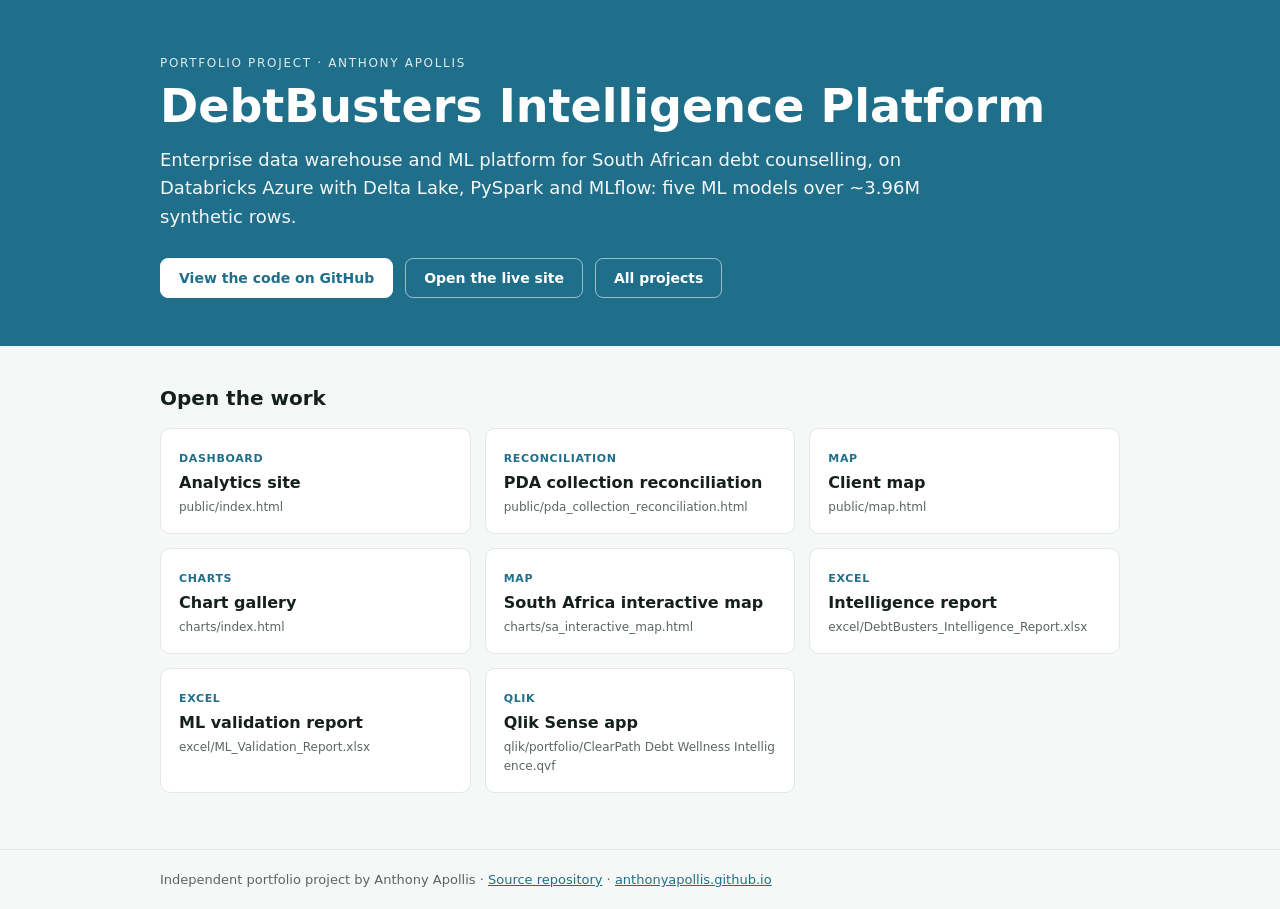
==== index.html @ ea0dc3a7 "Add a GitHub Pages landing page The repository had no page GitHub Pages could serve: its HTML lives " ====
<!DOCTYPE html>
<html lang="en">
<head>
<meta charset="utf-8">
<meta name="viewport" content="width=device-width, initial-scale=1">
<title>DebtBusters Intelligence Platform</title>
<meta name="description" content="Enterprise data warehouse and ML platform for South African debt counselling, on Databricks Azure with Delta Lake, PySpark and MLflow: five ML models over ~3.96M synthetic rows.">
<style>
:root{--accent:#1f6f8b;--ink:#15201b;--muted:#5b6660;--line:#e3e8e5;--bg:#f6f8f7}
*{box-sizing:border-box}
body{margin:0;font-family:"Segoe UI",system-ui,-apple-system,sans-serif;background:var(--bg);color:var(--ink)}
header{background:var(--accent);color:#fff;padding:56px 24px 48px}
.wrap{max-width:960px;margin:0 auto}
.kicker{font-size:12px;letter-spacing:.14em;text-transform:uppercase;opacity:.85;margin:0 0 12px}
h1{font-size:clamp(30px,5vw,46px);line-height:1.08;margin:0 0 14px}
.tagline{font-size:18px;line-height:1.6;max-width:760px;margin:0;opacity:.95}
.actions{display:flex;flex-wrap:wrap;gap:12px;margin-top:26px}
.btn{display:inline-flex;align-items:center;padding:11px 18px;border-radius:8px;font-weight:600;font-size:14px;text-decoration:none;border:1px solid rgba(255,255,255,.55);color:#fff}
.btn.primary{background:#fff;color:var(--accent);border-color:#fff}
main{padding:40px 24px 56px}
h2{font-size:20px;margin:0 0 18px}
.grid{display:grid;grid-template-columns:repeat(auto-fill,minmax(260px,1fr));gap:14px}
.card{display:block;background:#fff;border:1px solid var(--line);border-radius:10px;padding:18px;text-decoration:none;color:var(--ink);transition:transform .12s,box-shadow .12s}
.card:hover{transform:translateY(-2px);box-shadow:0 10px 28px rgba(0,0,0,.07)}
.badge{display:inline-block;font-size:11px;font-weight:700;letter-spacing:.06em;text-transform:uppercase;color:var(--accent);margin-bottom:8px}
.card strong{display:block;font-size:16px;margin-bottom:4px}
.card span.path{font-size:12px;color:var(--muted);word-break:break-all}
.note,.disclaimer{background:#fff;border:1px solid var(--line);border-left:4px solid var(--accent);border-radius:8px;padding:14px 18px;margin:0 0 26px;line-height:1.6;color:var(--muted)}
footer{border-top:1px solid var(--line);padding:22px 24px;color:var(--muted);font-size:13px}
footer a{color:var(--accent)}
</style>
</head>
<body>
<header><div class="wrap">
<p class="kicker">Portfolio project · Anthony Apollis</p>
<h1>DebtBusters Intelligence Platform</h1>
<p class="tagline">Enterprise data warehouse and ML platform for South African debt counselling, on Databricks Azure with Delta Lake, PySpark and MLflow: five ML models over ~3.96M synthetic rows.</p>
<div class="actions"><a class="btn primary" href="https://github.com/anthonyapollis/DebtBusters_Intelligence_Platform">View the code on GitHub</a><a class="btn" href="https://debtbusters.netlify.app/">Open the live site</a><a class="btn" href="https://anthonyapollis.github.io/portfolio_showcase.html">All projects</a></div>
</div></header>
<main><div class="wrap">
<h2>Open the work</h2>
<div class="grid"><a class="card" href="public/index.html"><span class="badge">Dashboard</span><strong>Analytics site</strong><span class="path">public/index.html</span></a><a class="card" href="public/pda_collection_reconciliation.html"><span class="badge">Reconciliation</span><strong>PDA collection reconciliation</strong><span class="path">public/pda_collection_reconciliation.html</span></a><a class="card" href="public/map.html"><span class="badge">Map</span><strong>Client map</strong><span class="path">public/map.html</span></a><a class="card" href="charts/index.html"><span class="badge">Charts</span><strong>Chart gallery</strong><span class="path">charts/index.html</span></a><a class="card" href="charts/sa_interactive_map.html"><span class="badge">Map</span><strong>South Africa interactive map</strong><span class="path">charts/sa_interactive_map.html</span></a><a class="card" href="excel/DebtBusters_Intelligence_Report.xlsx"><span class="badge">Excel</span><strong>Intelligence report</strong><span class="path">excel/DebtBusters_Intelligence_Report.xlsx</span></a><a class="card" href="excel/ML_Validation_Report.xlsx"><span class="badge">Excel</span><strong>ML validation report</strong><span class="path">excel/ML_Validation_Report.xlsx</span></a><a class="card" href="qlik/portfolio/ClearPath%20Debt%20Wellness%20Intelligence.qvf"><span class="badge">Qlik</span><strong>Qlik Sense app</strong><span class="path">qlik/portfolio/ClearPath Debt Wellness Intelligence.qvf</span></a></div>
</div></main>
<footer><div class="wrap">Independent portfolio project by Anthony Apollis ·
<a href="https://github.com/anthonyapollis/DebtBusters_Intelligence_Platform">Source repository</a> ·
<a href="https://anthonyapollis.github.io/">anthonyapollis.github.io</a></div></footer>
</body>
</html>
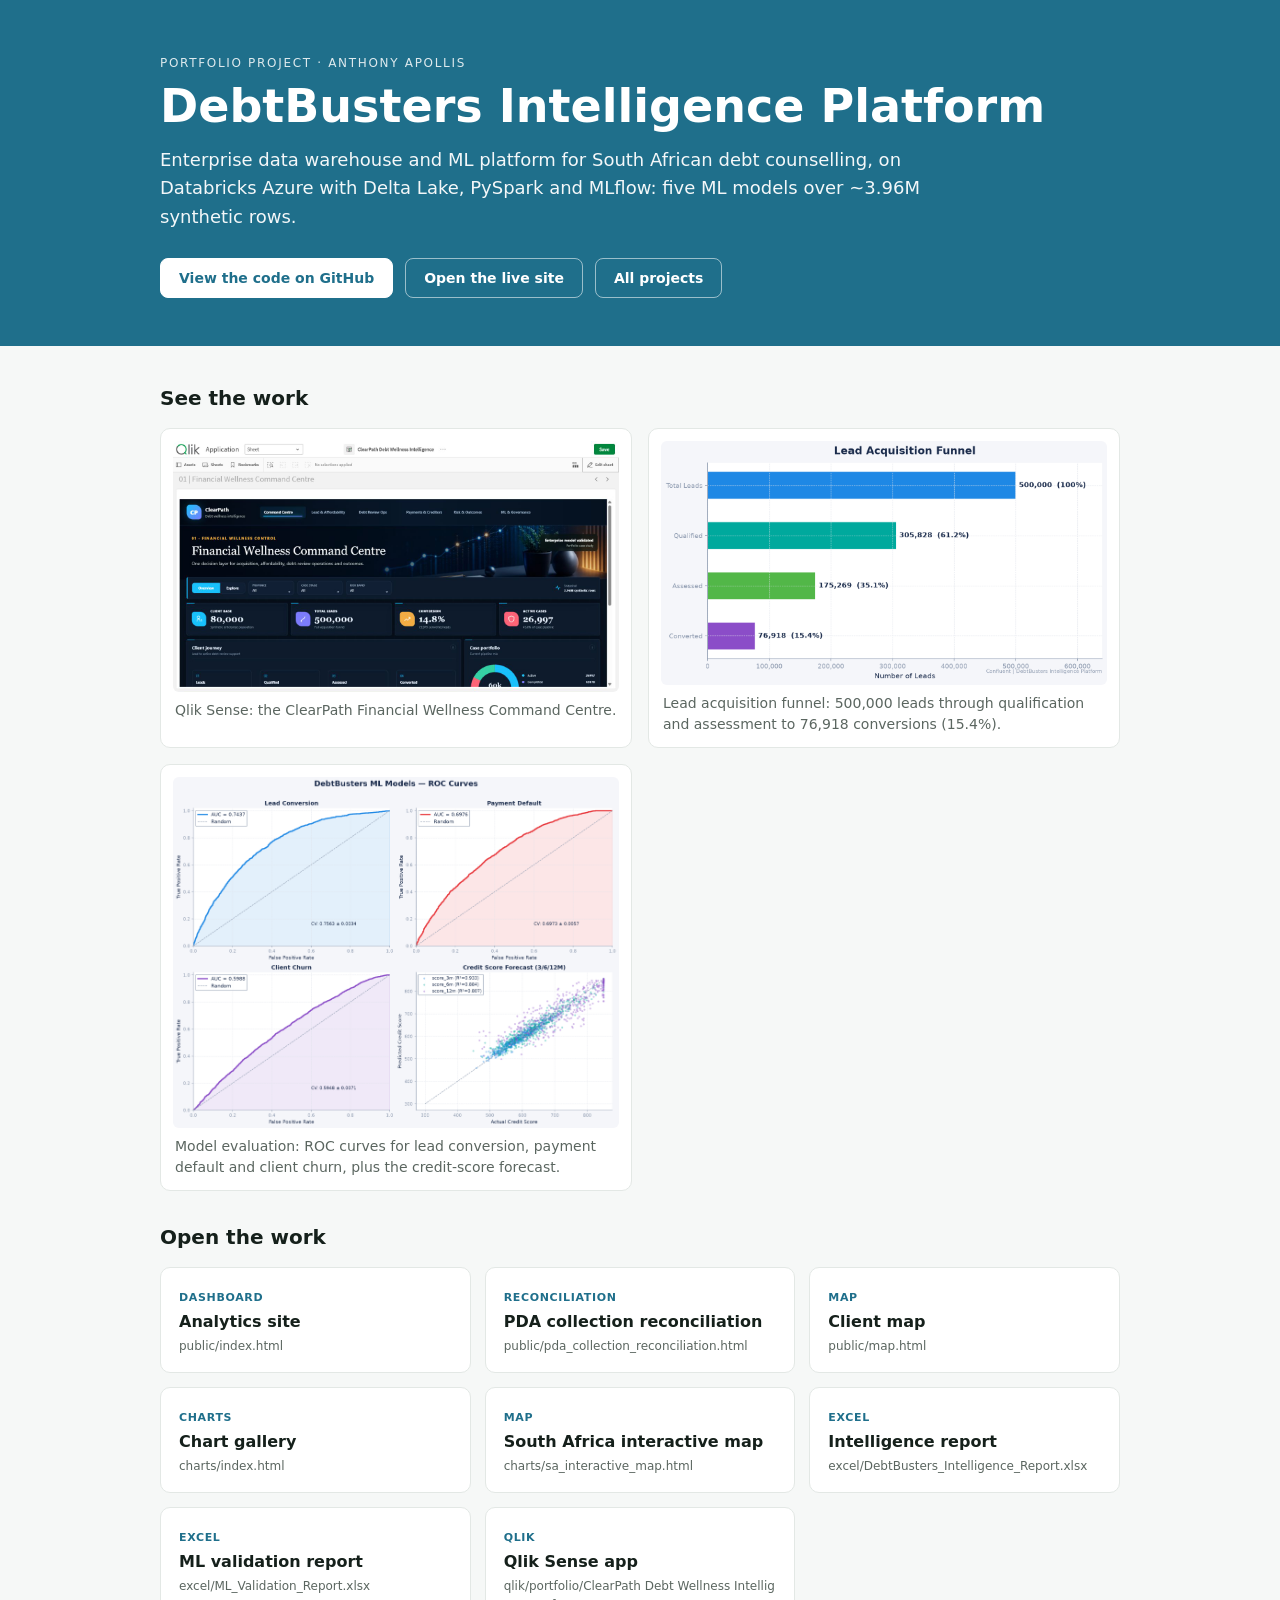
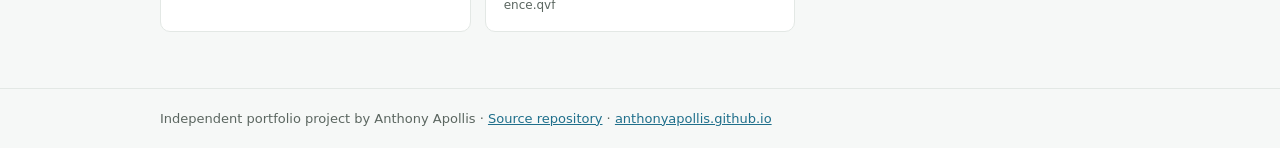
==== commit c5632a5d: "Add a visual gallery of the project's work to the landing page Reviewed figures from the repository," ====
--- a/index.html
+++ b/index.html
@@ -28,6 +28,11 @@
 .note,.disclaimer{background:#fff;border:1px solid var(--line);border-left:4px solid var(--accent);border-radius:8px;padding:14px 18px;margin:0 0 26px;line-height:1.6;color:var(--muted)}
 footer{border-top:1px solid var(--line);padding:22px 24px;color:var(--muted);font-size:13px}
 footer a{color:var(--accent)}
+
+.gallery{display:grid;grid-template-columns:repeat(auto-fit,minmax(min(420px,100%),1fr));gap:16px;margin:0 0 34px}
+figure.shot{margin:0;background:#fff;border:1px solid #e3e8e5;border-radius:10px;padding:12px}
+figure.shot img{width:100%;height:auto;display:block;border-radius:6px}
+figure.shot figcaption{font-size:14px;color:#5b6660;padding:8px 2px 0;line-height:1.5}
 </style>
 </head>
 <body>
@@ -38,6 +43,8 @@
 <div class="actions"><a class="btn primary" href="https://github.com/anthonyapollis/DebtBusters_Intelligence_Platform">View the code on GitHub</a><a class="btn" href="https://debtbusters.netlify.app/">Open the live site</a><a class="btn" href="https://anthonyapollis.github.io/portfolio_showcase.html">All projects</a></div>
 </div></header>
 <main><div class="wrap">
+<h2>See the work</h2>
+<div class="gallery"><figure class="shot"><img src="qlik/portfolio/screenshots/executive-command-centre.png" alt="Qlik Sense command centre" loading="lazy"><figcaption>Qlik Sense: the ClearPath Financial Wellness Command Centre.</figcaption></figure><figure class="shot"><img src="charts/01_lead_funnel.png" alt="Lead acquisition funnel" loading="lazy"><figcaption>Lead acquisition funnel: 500,000 leads through qualification and assessment to 76,918 conversions (15.4%).</figcaption></figure><figure class="shot"><img src="charts/ml_01_roc_curves.png" alt="ROC curves for the ML models" loading="lazy"><figcaption>Model evaluation: ROC curves for lead conversion, payment default and client churn, plus the credit-score forecast.</figcaption></figure></div>
 <h2>Open the work</h2>
 <div class="grid"><a class="card" href="public/index.html"><span class="badge">Dashboard</span><strong>Analytics site</strong><span class="path">public/index.html</span></a><a class="card" href="public/pda_collection_reconciliation.html"><span class="badge">Reconciliation</span><strong>PDA collection reconciliation</strong><span class="path">public/pda_collection_reconciliation.html</span></a><a class="card" href="public/map.html"><span class="badge">Map</span><strong>Client map</strong><span class="path">public/map.html</span></a><a class="card" href="charts/index.html"><span class="badge">Charts</span><strong>Chart gallery</strong><span class="path">charts/index.html</span></a><a class="card" href="charts/sa_interactive_map.html"><span class="badge">Map</span><strong>South Africa interactive map</strong><span class="path">charts/sa_interactive_map.html</span></a><a class="card" href="excel/DebtBusters_Intelligence_Report.xlsx"><span class="badge">Excel</span><strong>Intelligence report</strong><span class="path">excel/DebtBusters_Intelligence_Report.xlsx</span></a><a class="card" href="excel/ML_Validation_Report.xlsx"><span class="badge">Excel</span><strong>ML validation report</strong><span class="path">excel/ML_Validation_Report.xlsx</span></a><a class="card" href="qlik/portfolio/ClearPath%20Debt%20Wellness%20Intelligence.qvf"><span class="badge">Qlik</span><strong>Qlik Sense app</strong><span class="path">qlik/portfolio/ClearPath Debt Wellness Intelligence.qvf</span></a></div>
 </div></main>
